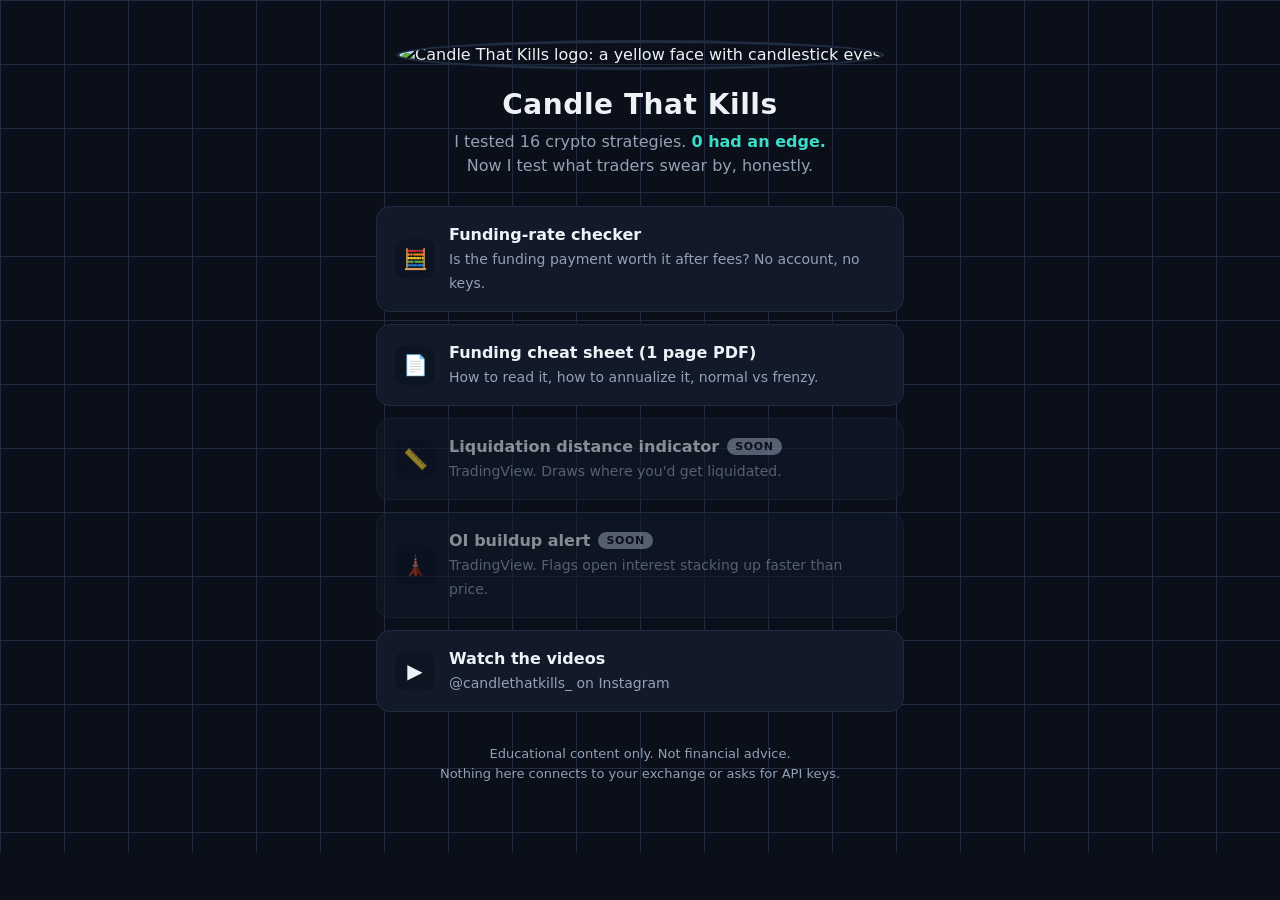
==== index.html @ a1b21ad9 "Add files via upload" ====
<!doctype html>
<html lang="en">
<head>
<meta charset="utf-8">
<meta name="viewport" content="width=device-width,initial-scale=1">
<title>Candle That Kills</title>
<meta name="description" content="I tested 16 crypto strategies. 0 had an edge. Free tools and cheat sheets from honest backtests.">
<link rel="icon" href="favicon.png">
<link rel="stylesheet" href="style.css">
</head>
<body>
<main class="wrap">
  <header class="hero">
    <img src="icon.png" alt="Candle That Kills logo: a yellow face with candlestick eyes">
    <h1>Candle That Kills</h1>
    <p class="tag">I tested 16 crypto strategies. <b>0 had an edge.</b><br>Now I test what traders swear by, honestly.</p>
  </header>

  <a class="btn" href="checker.html">
    <span class="ic">🧮</span>
    <span><span class="t">Funding-rate checker</span><br><span class="s">Is the funding payment worth it after fees? No account, no keys.</span></span>
  </a>
  <a class="btn" href="funding_cheatsheet_en.pdf">
    <span class="ic">📄</span>
    <span><span class="t">Funding cheat sheet (1 page PDF)</span><br><span class="s">How to read it, how to annualize it, normal vs frenzy.</span></span>
  </a>
  <div class="btn soon">
    <span class="ic">📏</span>
    <span><span class="t">Liquidation distance indicator<span class="pill">soon</span></span><br><span class="s">TradingView. Draws where you'd get liquidated.</span></span>
  </div>
  <div class="btn soon">
    <span class="ic">🗼</span>
    <span><span class="t">OI buildup alert<span class="pill">soon</span></span><br><span class="s">TradingView. Flags open interest stacking up faster than price.</span></span>
  </div>
  <a class="btn" href="https://www.instagram.com/candlethatkills_/">
    <span class="ic">▶️</span>
    <span><span class="t">Watch the videos</span><br><span class="s">@candlethatkills_ on Instagram</span></span>
  </a>

  <p class="note">Educational content only. Not financial advice.<br>Nothing here connects to your exchange or asks for API keys.</p>
</main>
</body>
</html>
---- style.css ----
:root{--bg:#0a0f1a;--card:#121a2a;--line:#1f2b40;--text:#eef2f7;--muted:#93a1b5;--teal:#3cdcc8;--green:#26c98c;--red:#f04454;--yel:#ffc93c}
*{box-sizing:border-box}
html,body{margin:0;background:var(--bg);color:var(--text);font-family:Inter,system-ui,-apple-system,"Segoe UI",Roboto,sans-serif;line-height:1.5}
body{background-image:linear-gradient(var(--line) 1px,transparent 1px),linear-gradient(90deg,var(--line) 1px,transparent 1px);background-size:64px 64px;background-attachment:fixed}
.wrap{max-width:560px;margin:0 auto;padding:40px 16px 56px}
a{color:var(--teal)}
.hero{text-align:center}
.hero img{width:112px;height:112px;border-radius:50%;border:3px solid var(--line)}
h1{font-size:28px;letter-spacing:.02em;margin:14px 0 4px}
.tag{color:var(--muted);margin:0 0 28px}
.tag b{color:var(--teal);font-weight:600}
.btn{display:flex;align-items:center;gap:14px;background:var(--card);border:1px solid var(--line);border-radius:14px;padding:16px 18px;margin:12px 0;color:var(--text);text-decoration:none;transition:border-color .15s,transform .15s}
a.btn:hover{border-color:var(--teal);transform:translateY(-1px)}
.btn .ic{width:40px;height:40px;flex:0 0 40px;border-radius:10px;display:grid;place-items:center;background:#0d1422;font-size:20px}
.btn .t{font-weight:600}
.btn .s{color:var(--muted);font-size:14px}
.btn.soon{opacity:.55}
.pill{font-size:11px;font-weight:700;letter-spacing:.06em;text-transform:uppercase;color:var(--bg);background:var(--muted);border-radius:99px;padding:2px 8px;margin-left:8px;vertical-align:2px}
.note{color:var(--muted);font-size:13px;text-align:center;margin-top:32px}
.card{background:var(--card);border:1px solid var(--line);border-radius:16px;padding:20px}
label{display:block;font-size:14px;color:var(--muted);margin:14px 0 6px}
input,select{width:100%;font:inherit;font-size:18px;color:var(--text);background:#0d1422;border:1px solid var(--line);border-radius:10px;padding:12px 14px}
input:focus,select:focus{outline:2px solid var(--teal);border-color:transparent}
.row{display:grid;grid-template-columns:1fr 1fr;gap:12px}
.out{margin-top:20px;display:grid;gap:10px}
.kv{display:flex;justify-content:space-between;gap:12px;padding:10px 0;border-bottom:1px solid var(--line)}
.kv span:first-child{color:var(--muted)}
.kv span:last-child{font-variant-numeric:tabular-nums;font-weight:600}
.verdict{border-radius:12px;padding:14px 16px;font-weight:600}
.v-good{background:rgba(38,201,140,.12);border:1px solid var(--green);color:var(--green)}
.v-bad{background:rgba(240,68,84,.12);border:1px solid var(--red);color:var(--red)}
.v-mid{background:rgba(255,201,60,.10);border:1px solid var(--yel);color:var(--yel)}
.back{display:inline-block;margin-bottom:18px;text-decoration:none;color:var(--muted)}
details{margin-top:18px;color:var(--muted);font-size:14px}
summary{cursor:pointer;color:var(--text)}
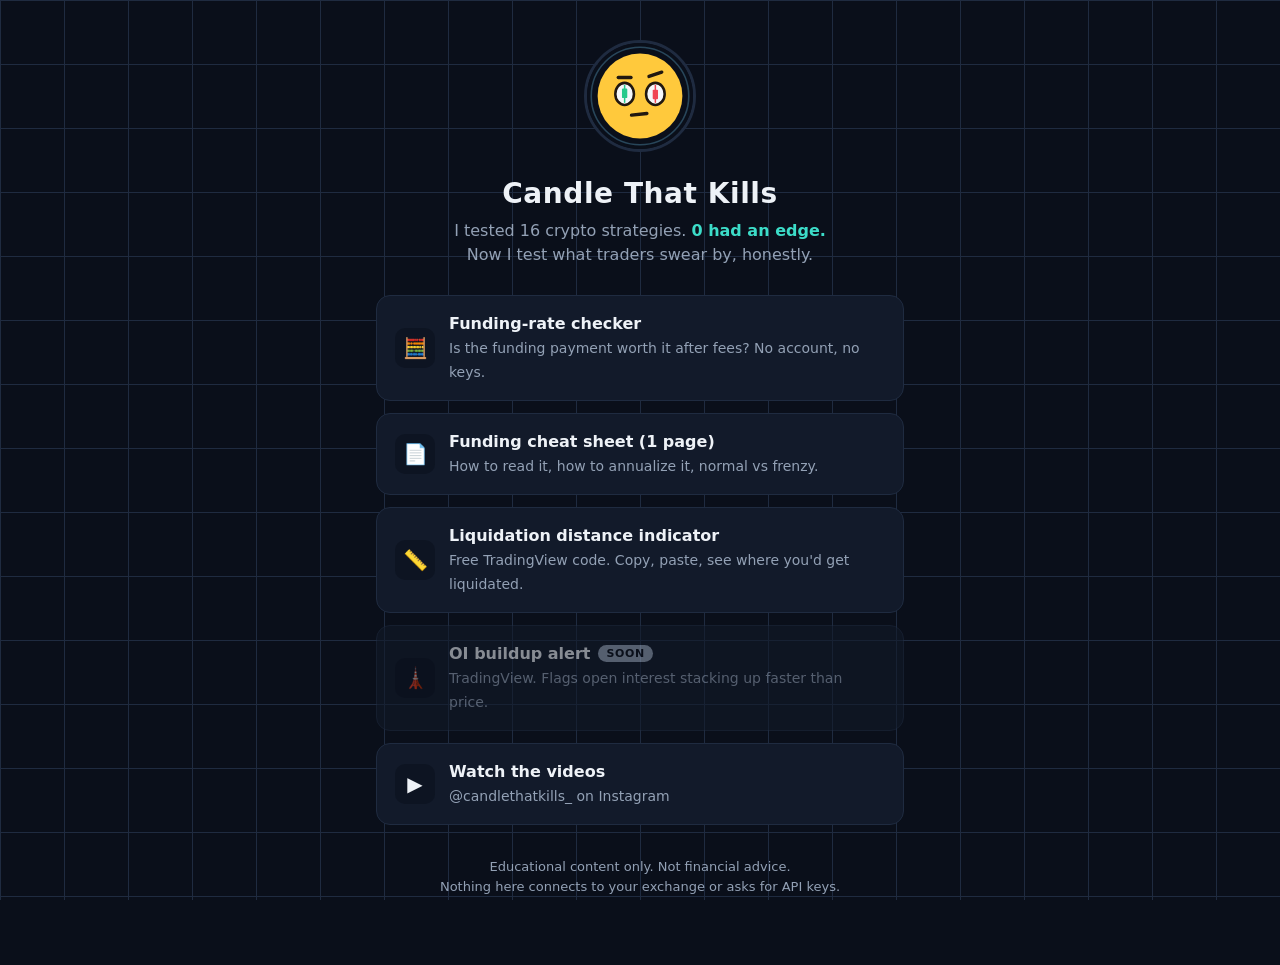
==== commit 07fb2f03: "Change icon image and update button links Updated image sources and links for better clarity." ====
--- a/index.html
+++ b/index.html
@@ -5,13 +5,13 @@
 <meta name="viewport" content="width=device-width,initial-scale=1">
 <title>Candle That Kills</title>
 <meta name="description" content="I tested 16 crypto strategies. 0 had an edge. Free tools and cheat sheets from honest backtests.">
-<link rel="icon" href="favicon.png">
+<link rel="icon" href="icon.svg">
 <link rel="stylesheet" href="style.css">
 </head>
 <body>
 <main class="wrap">
   <header class="hero">
-    <img src="icon.png" alt="Candle That Kills logo: a yellow face with candlestick eyes">
+    <img src="icon.svg" alt="Candle That Kills logo: a yellow face with candlestick eyes">
     <h1>Candle That Kills</h1>
     <p class="tag">I tested 16 crypto strategies. <b>0 had an edge.</b><br>Now I test what traders swear by, honestly.</p>
   </header>
@@ -20,14 +20,14 @@
     <span class="ic">🧮</span>
     <span><span class="t">Funding-rate checker</span><br><span class="s">Is the funding payment worth it after fees? No account, no keys.</span></span>
   </a>
-  <a class="btn" href="funding_cheatsheet_en.pdf">
+  <a class="btn" href="cheatsheet.html">
     <span class="ic">📄</span>
-    <span><span class="t">Funding cheat sheet (1 page PDF)</span><br><span class="s">How to read it, how to annualize it, normal vs frenzy.</span></span>
+    <span><span class="t">Funding cheat sheet (1 page)</span><br><span class="s">How to read it, how to annualize it, normal vs frenzy.</span></span>
   </a>
-  <div class="btn soon">
+  <a class="btn" href="liquidation.html">
     <span class="ic">📏</span>
-    <span><span class="t">Liquidation distance indicator<span class="pill">soon</span></span><br><span class="s">TradingView. Draws where you'd get liquidated.</span></span>
-  </div>
+    <span><span class="t">Liquidation distance indicator</span><br><span class="s">Free TradingView code. Copy, paste, see where you'd get liquidated.</span></span>
+  </a>
   <div class="btn soon">
     <span class="ic">🗼</span>
     <span><span class="t">OI buildup alert<span class="pill">soon</span></span><br><span class="s">TradingView. Flags open interest stacking up faster than price.</span></span>
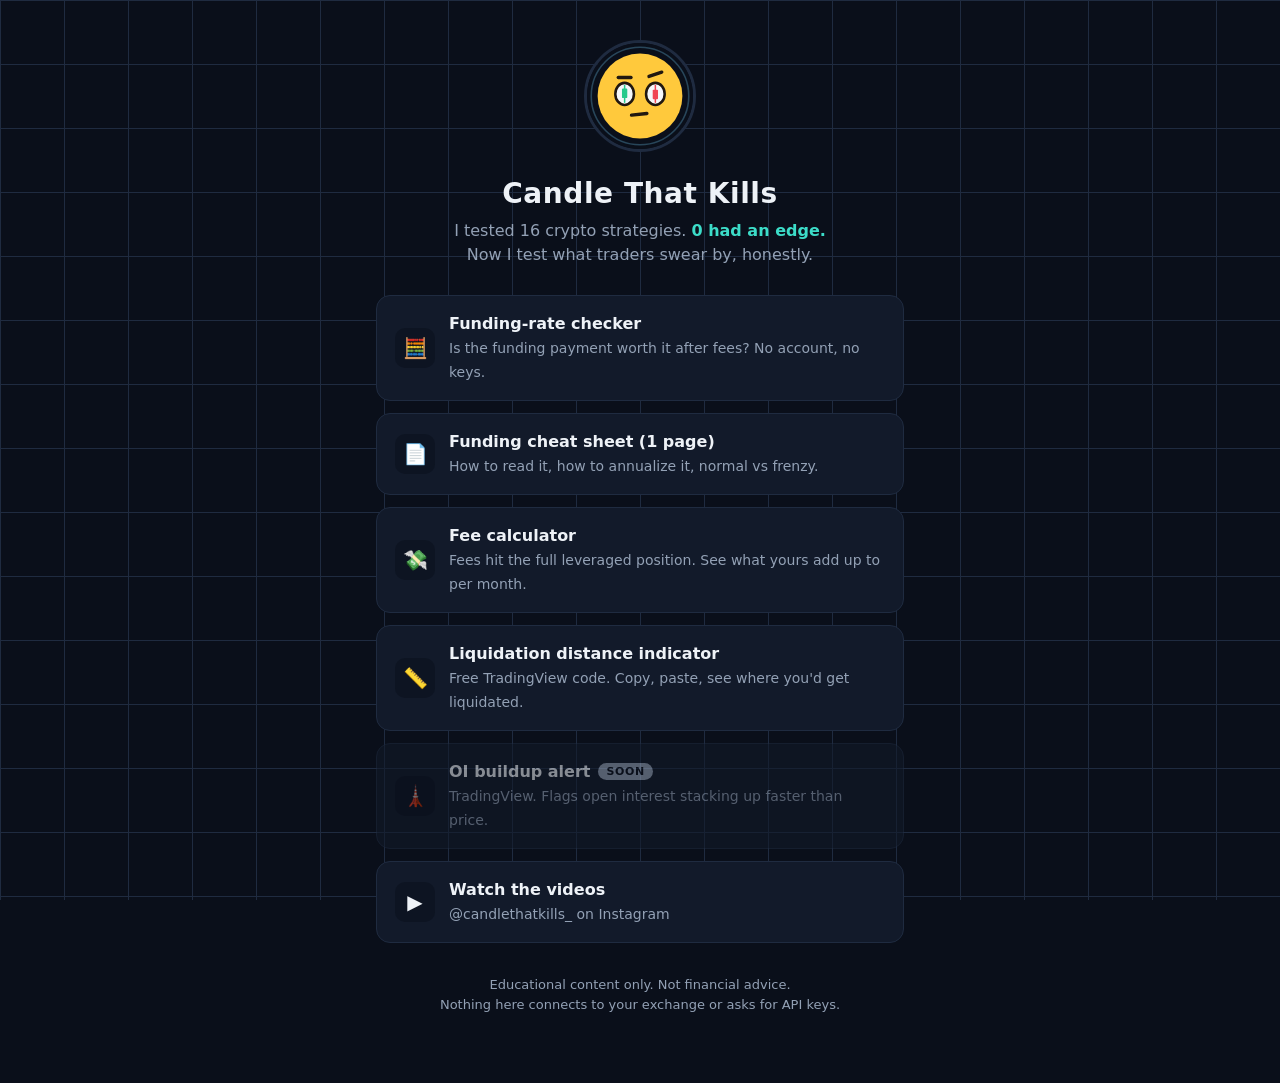
==== commit f398f19a: "Add fee calculator button to index.html" ====
--- a/index.html
+++ b/index.html
@@ -24,6 +24,10 @@
     <span class="ic">📄</span>
     <span><span class="t">Funding cheat sheet (1 page)</span><br><span class="s">How to read it, how to annualize it, normal vs frenzy.</span></span>
   </a>
+  <a class="btn" href="fees.html">
+    <span class="ic">💸</span>
+    <span><span class="t">Fee calculator</span><br><span class="s">Fees hit the full leveraged position. See what yours add up to per month.</span></span>
+  </a>
   <a class="btn" href="liquidation.html">
     <span class="ic">📏</span>
     <span><span class="t">Liquidation distance indicator</span><br><span class="s">Free TradingView code. Copy, paste, see where you'd get liquidated.</span></span>
